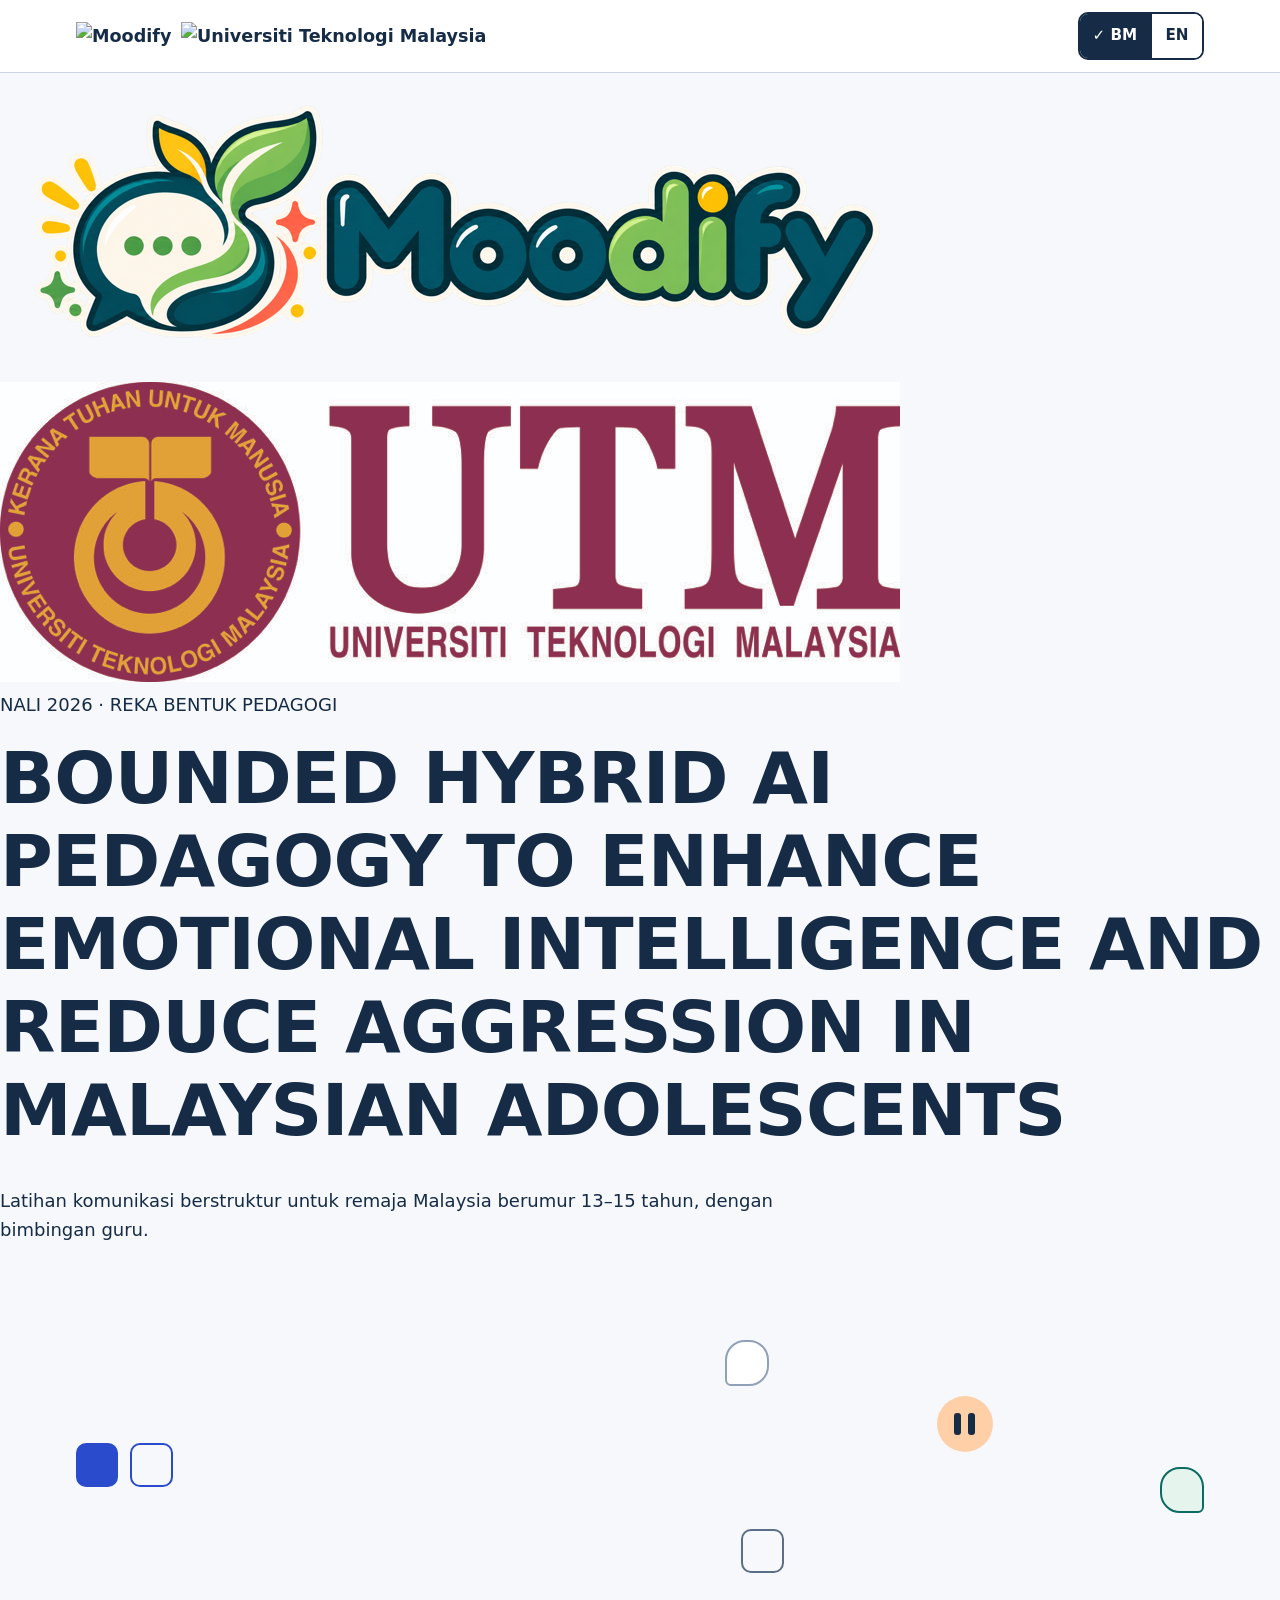
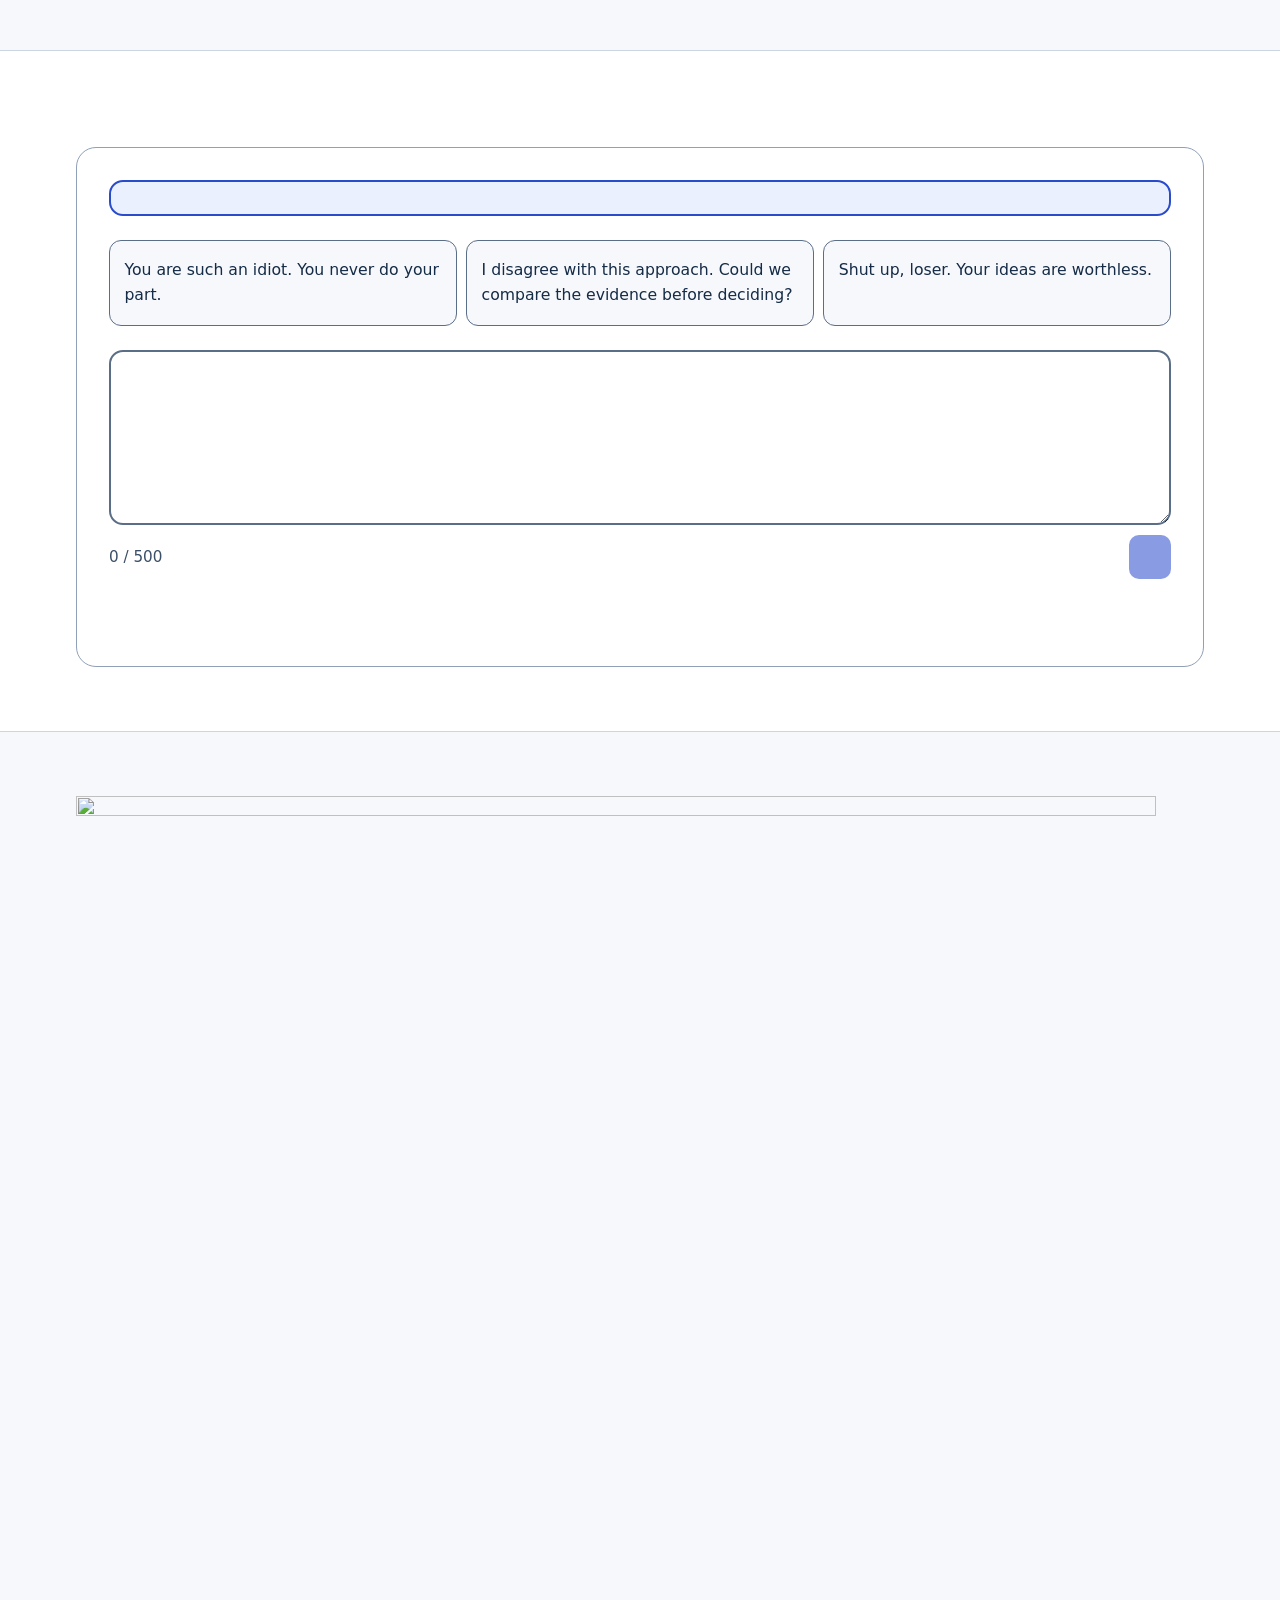
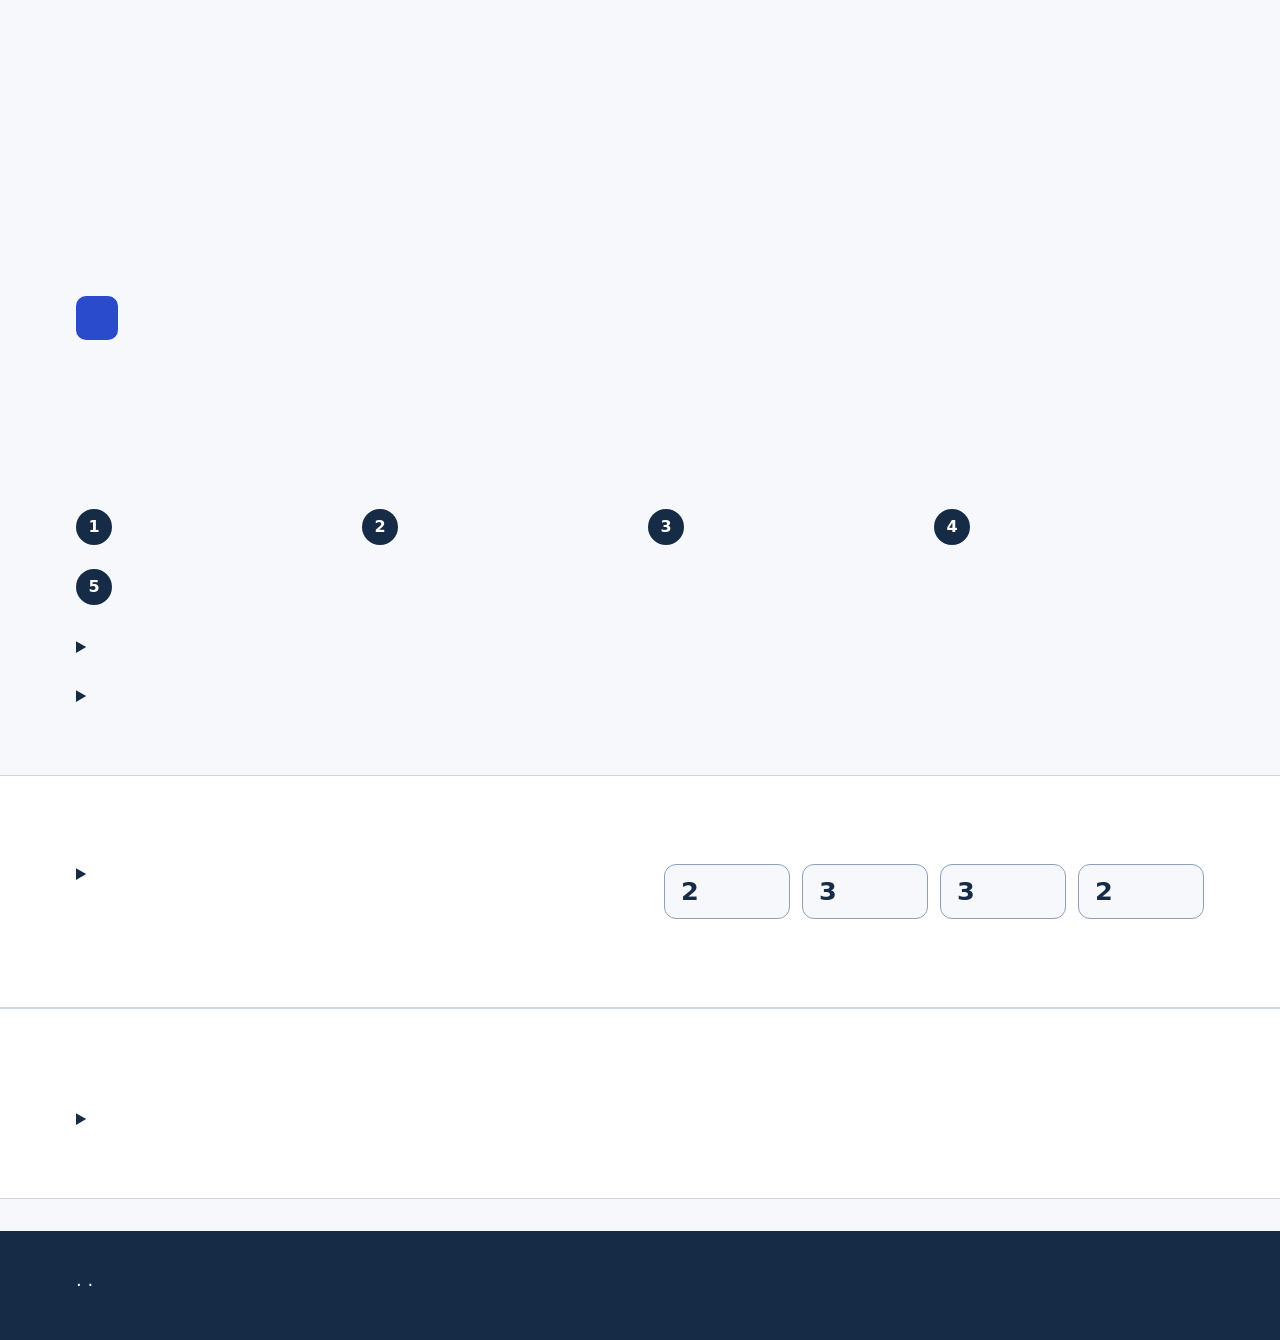
==== docs/index.html @ 3d42683f "Match BM heading sizes to English layout" ====
<!doctype html>
<html lang="ms-MY" data-title-key="meta.title">
<head>
<meta charset="utf-8">
<meta name="viewport" content="width=device-width, initial-scale=1">
<title>Moodify: berlatih menulis mesej dengan hormat</title>
<meta name="description" content="Alat latihan komunikasi untuk remaja Malaysia berumur 13–15 tahun: semak draf mesej, renungkan bagaimana ia mungkin diterima, dan tulis semula dengan perkataan anda sendiri." data-i18n-attr="content:meta.desc">
<link rel="stylesheet" href="assets/css/site.css?v=20261021-6">
<link rel="stylesheet" href="assets/css/moodify.css?v=20261021-5">
</head>
<body class="moodify-home">
<a class="skip-link" href="#try" data-i18n="skip"></a>

<header class="site-header">
  <div class="container">
    <a class="brand" href="#top"><img class="moodify-logo" src="assets/images/moodify-logo.png" alt="Moodify"><img class="utm-logo" src="assets/images/utm-logo.jpg" alt="Universiti Teknologi Malaysia"></a>
    <div class="lang-switch" role="group" data-i18n-attr="aria-label:lang.group" aria-label="Bahasa / Language">
      <button type="button" class="lang-btn" data-set-lang="ms" lang="ms" aria-label="Bahasa Melayu" aria-pressed="true"><span aria-hidden="true">BM</span></button>
      <button type="button" class="lang-btn" data-set-lang="en" lang="en" aria-label="English" aria-pressed="false"><span aria-hidden="true">EN</span></button>
    </div>
    <nav class="site-nav" data-i18n-attr="aria-label:nav.aria" aria-label="Menu utama">
      <ul>
        <li><a href="#try" data-i18n="nav.try"></a></li>
        <li><a href="#how" data-i18n="nav.how"></a></li>
        <li><a href="#educators" data-i18n="nav.educators"></a></li>
        <li><a href="#about" data-i18n="nav.about"></a></li>
        <li><a href="comic/" data-i18n="nav.comic"></a></li>
        <li><a href="presentation/" data-i18n="nav.slides"></a></li>
      </ul>
    </nav>
  </div>
</header><section class="project-intro" aria-labelledby="project-intro-title"><div class="project-intro__inner"><div class="project-intro__logos"><img src="[data-uri]" alt="Moodify"><span aria-hidden="true"></span><img src="[data-uri]" alt="Universiti Teknologi Malaysia"></div><div class="project-intro__copy"><p class="project-intro__kicker">NALI 2026 · REKA BENTUK PEDAGOGI</p><h1 id="project-intro-title">BOUNDED HYBRID AI PEDAGOGY TO ENHANCE EMOTIONAL INTELLIGENCE AND REDUCE AGGRESSION IN MALAYSIAN ADOLESCENTS</h1><p>Latihan komunikasi berstruktur untuk remaja Malaysia berumur 13–15 tahun, dengan bimbingan guru.</p></div></div></section>
<p class="visually-hidden" id="lang-live" role="status"></p>
<noscript><p class="noscript">Laman ini memerlukan JavaScript untuk penyemak dan pertukaran bahasa. / This page needs JavaScript for the checker and language switch.</p></noscript>

<main id="top">
  <section class="hero" aria-labelledby="hero-title">
    <div class="container hero__grid">
      <div>
        <p class="eyebrow" data-i18n="hero.eyebrow"></p>
        <h1 id="hero-title"><span data-i18n="hero.h1a"></span> <span class="accent" data-i18n="hero.h1b"></span></h1>
        <p class="hero__lede" data-i18n="hero.lede"></p>
        <div class="hero__actions">
          <a class="btn" href="#try" id="cta-try" data-i18n="hero.cta.try"></a>
          <a class="btn btn--secondary" href="#how" data-i18n="hero.cta.how"></a>
        </div>
        <p class="hero__context" data-i18n="hero.context"></p>
      </div>

      <figure class="exchange" aria-labelledby="exchange-cap">
        <div class="exchange__stack">
          <div class="msg msg--draft fade" id="ex-draft-box">
            <span class="msg__label" data-i18n="exchange.draftLabel"></span>
            <p id="ex-draft" data-i18n="hero.ex0.draft"></p>
          </div>
          <div class="pause" aria-hidden="true">
            <span class="pause__icon"><i></i><i></i></span>
            <span class="pause__text" data-i18n="exchange.pause"></span>
          </div>
          <div class="msg msg--revision fade" id="ex-rev-box">
            <span class="msg__label" data-i18n="exchange.revLabel"></span>
            <p id="ex-rev" data-i18n="hero.ex0.rev"></p>
          </div>
        </div>
        <figcaption class="exchange__caption" id="exchange-cap">
          <p data-i18n="exchange.caption"></p>
          <button type="button" class="btn btn--quiet" id="ex-toggle" data-i18n="exchange.toggle"></button>
        </figcaption>
      </figure>
    </div>
  </section>

  <section class="section section--surface" id="try" aria-labelledby="try-title">
    <div class="container">
      <div class="section__intro">
        <h2 id="try-title" data-i18n="try.title"></h2>
        <p data-i18n="try.intro"></p>
      </div>

      <div class="workspace">
        <p class="panel panel--info lang-notice" id="lang-notice" data-i18n="notice.lang"></p>

        <h3 id="scenarios-title" data-i18n="scen.title"></h3>
        <p class="field-hint" data-i18n="scen.hint"></p>
        <ul class="scenario-list" aria-labelledby="scenarios-title">
          <li><button type="button" class="scenario" data-text="You are such an idiot. You never do your part."><strong data-i18n="scen.1.label"></strong><span lang="en">You are such an idiot. You never do your part.</span><small class="gloss" data-i18n="scen.1.gloss" data-i18n-hide-empty></small></button></li>
          <li><button type="button" class="scenario" data-text="I disagree with this approach. Could we compare the evidence before deciding?"><strong data-i18n="scen.2.label"></strong><span lang="en">I disagree with this approach. Could we compare the evidence before deciding?</span><small class="gloss" data-i18n="scen.2.gloss" data-i18n-hide-empty></small></button></li>
          <li><button type="button" class="scenario" data-text="Shut up, loser. Your ideas are worthless."><strong data-i18n="scen.3.label"></strong><span lang="en">Shut up, loser. Your ideas are worthless.</span><small class="gloss" data-i18n="scen.3.gloss" data-i18n-hide-empty></small></button></li>
        </ul>
        <p class="field-hint" data-i18n="scen.note"></p>

        <label class="field-label" for="draft" data-i18n="draft.label"></label>
        <p class="field-hint" id="draft-hint" data-i18n="draft.hint"></p>
        <textarea id="draft" maxlength="500" rows="5" lang="en" aria-describedby="draft-hint lang-notice count draft-error" data-i18n-attr="placeholder:draft.placeholder"></textarea>
        <p class="field-error" id="draft-error" hidden></p>
        <div class="field-row">
          <span class="counter" id="count">0 / 500</span>
          <button type="button" class="btn" id="check" disabled data-i18n="check.btn"></button>
        </div>
        <p class="status" id="status" role="status"></p>
        <p class="privacy-line" data-i18n="privacy.line"></p>

        <div class="result" id="result"></div>

        <div class="reflect" id="reflect" hidden>
          <h3 data-i18n="reflect.title"></h3>
          <label class="field-label" for="reflection" data-i18n="reflect.label"></label>
          <p class="field-hint" data-i18n="reflect.hint"></p>
          <textarea id="reflection" rows="3" maxlength="1000"></textarea>
          <div class="btn-row">
            <button type="button" class="btn btn--secondary" id="write-revision" data-i18n="reflect.writeRev"></button>
            <button type="button" class="btn btn--quiet" id="reset" data-i18n="reflect.reset"></button>
          </div>

          <div id="revision-wrap" hidden>
            <label class="field-label" for="revision" style="margin-top:1.25rem" data-i18n="rev.label"></label>
            <p class="field-hint" id="revision-hint" data-i18n="rev.hint"></p>
            <textarea id="revision" maxlength="500" rows="4" lang="en" aria-describedby="revision-hint revision-count revision-error"></textarea>
            <p class="field-error" id="revision-error" hidden></p>
            <div class="field-row">
              <span class="counter" id="revision-count">0 / 500</span>
              <button type="button" class="btn" id="check-revision" data-i18n="rev.check"></button>
            </div>
            <div class="result" id="revision-result"></div>
          </div>
        </div>
      </div>
    </div>
  </section>


  <section class="comic-entry section" aria-labelledby="comic-entry-title">
    <div class="container comic-entry__grid">
      <a href="comic/" tabindex="-1" aria-hidden="true"><img src="assets/images/moodify-comic.svg" alt="" width="1080" height="1080" loading="lazy"></a>
      <div><p class="eyebrow" data-i18n="nav.comic"></p><h2 id="comic-entry-title" data-i18n="comic.title"></h2><p data-i18n="comic.lede"></p><a class="btn" href="comic/" data-i18n="comic.open"></a></div>
    </div>
  </section>

  <section class="section" id="how" aria-labelledby="how-title">
    <div class="container">
      <div class="section__intro">
        <h2 id="how-title" data-i18n="how.title"></h2>
        <p data-i18n="how.intro"></p>
      </div>





      <ol class="steps">
        <li><h3 data-i18n="step.1.t"></h3><p data-i18n="step.1.d"></p></li>
        <li><h3 data-i18n="step.2.t"></h3><p data-i18n="step.2.d"></p></li>
        <li><h3 data-i18n="step.3.t"></h3><p data-i18n="step.3.d"></p></li>
        <li><h3 data-i18n="step.4.t"></h3><p data-i18n="step.4.d"></p></li>
        <li><h3 data-i18n="step.5.t"></h3><p data-i18n="step.5.d"></p></li>
      </ol>

      <details class="read-more"><summary data-i18n="layout.learning.more"></summary>
      <p class="diagram-caption text-equivalent" data-i18n="how.caption"></p>

      <h3 style="margin-top:2.5rem" data-i18n="skills.title"></h3>
      <ul class="skills">
        <li data-i18n="skill.1"></li>
        <li data-i18n="skill.2"></li>
        <li data-i18n="skill.3"></li>
        <li data-i18n="skill.4"></li>
        <li data-i18n="skill.5"></li>
      </ul>
      <p class="text-equivalent" style="margin-top:1rem" data-i18n="skills.note"></p>

      </details>
      <details class="read-more"><summary data-i18n="example.title"></summary>
      <h3 style="margin-top:2.5rem" data-i18n="example.title"></h3>
      <p data-i18n="example.intro"></p>
      <div class="example">
        <div class="example__box">
          <p class="example__label" data-i18n="example.draftLabel"></p>
          <p class="example__quote" lang="en">&ldquo;You are such an idiot. You never do your part.&rdquo;</p>
          <p class="gloss gloss--block" data-i18n="example.draftGloss" data-i18n-hide-empty></p>
          <p style="margin:0" data-i18n="example.draftNote"></p>
        </div>
        <div class="example__box example__box--rev">
          <p class="example__label" data-i18n="example.revLabel"></p>
          <p class="example__quote" lang="en">&ldquo;<mark>I'm frustrated<sup>A</sup></mark> that <mark>the slides aren't ready<sup>B</sup></mark> because our deadline is tomorrow. <mark>Can you send your section by 6 pm, or tell us what help you need?<sup>C</sup></mark>&rdquo;</p>
          <p class="gloss gloss--block" data-i18n="example.revGloss" data-i18n-hide-empty></p>
          <ol class="notes" type="A">
            <li data-i18n="example.note.a"></li>
            <li data-i18n="example.note.b"></li>
            <li data-i18n="example.note.c"></li>
          </ol>
        </div>
      </div>
      </details>
    </div>
  </section>

  <section class="section section--surface" id="educators" aria-labelledby="edu-title">
    <div class="container two-col">
      <div>
        <h2 id="edu-title" data-i18n="edu.title"></h2>
        <p data-i18n="edu.p1"></p>
        <p data-i18n="edu.p2"></p>
        <details class="read-more"><summary data-i18n="edu.prompts"></summary>
        <h3 data-i18n="edu.prompts"></h3>
        <ul class="limits">
          <li data-i18n="edu.q1"></li>
          <li data-i18n="edu.q2"></li>
          <li data-i18n="edu.q3"></li>
          <li data-i18n="edu.q4"></li>
        </ul>
        </details>
      </div>
      <div>
        <h3 data-i18n="act.title"></h3>
        <ol class="activity">
          <li><b>2 <span data-i18n="act.min"></span></b><span data-i18n="act.1"></span></li>
          <li><b>3 <span data-i18n="act.min"></span></b><span data-i18n="act.2"></span></li>
          <li><b>3 <span data-i18n="act.min"></span></b><span data-i18n="act.3"></span></li>
          <li><b>2 <span data-i18n="act.min"></span></b><span data-i18n="act.4"></span></li>
        </ol>
        <p class="text-equivalent" data-i18n="act.note"></p>
      </div>
    </div>
  </section>

  <section class="section" id="evidence" aria-labelledby="evidence-title" hidden style="display: none;">
    <div class="container">
      <div class="section__intro">
        <h2 id="evidence-title" data-i18n="evid.title"></h2>
        <p data-i18n="evid.intro"></p>
      </div>
      <div class="two-col">
        <div>
          <div class="table-wrap">
            <table>
              <caption data-i18n="evid.caption"></caption>
              <tbody>
                <tr><th scope="row" data-i18n="evid.r1"></th><td>97,320</td></tr>
                <tr><th scope="row" data-i18n="evid.r2"></th><td>0.60</td></tr>
                <tr><th scope="row" data-i18n="evid.r3"></th><td>0.53</td></tr>
                <tr><th scope="row" data-i18n="evid.r4"></th><td data-i18n="evid.r4v"></td></tr>
                <tr><th scope="row" data-i18n="evid.r5"></th><td data-i18n="evid.r5v"></td></tr>
              </tbody>
            </table>
          </div>
          <p class="text-equivalent" style="margin-top:.75rem" data-i18n="evid.explain"></p>
          <details>
            <summary data-i18n="evid.tech.summary"></summary>
            <p class="text-equivalent" data-i18n="evid.tech.body"></p>
          </details>
        </div>
        <div>
          <div class="not-measured">
            <h3 data-i18n="evid.nm.title"></h3>
            <p data-i18n="evid.nm.body"></p>
          </div>
          <h3 style="margin-top:1.5rem" data-i18n="limits.title"></h3>
          <ul class="limits">
            <li data-i18n="limit.1"></li>
            <li data-i18n="limit.2"></li>
            <li data-i18n="limit.3"></li>
            <li data-i18n="limit.4"></li>
            <li data-i18n="limit.5"></li>
            <li data-i18n="limit.6"></li>
          </ul>
        </div>
      </div>
    </div>
  </section>

  <section class="section section--surface" id="about" aria-labelledby="about-title">
    <div class="container">
      <div class="section__intro">
        <h2 id="about-title" data-i18n="about.title"></h2>
        <p data-i18n="about.intro"></p>
      </div>

      <p data-i18n="layout.limits"></p>
      <p class="privacy-summary" data-i18n="layout.privacy.short"></p>
      <details class="read-more"><summary data-i18n="layout.privacy.more"></summary>
      <h3 data-i18n="about.flow"></h3>
      <figure class="diagram diagram--wide" data-lang-block="ms">
        <!-- diagram:system-architecture.ms.svg -->
<svg xmlns="http://www.w3.org/2000/svg" viewBox="0 0 1200 640" role="img" lang="ms-MY" aria-labelledby="sa-ms-t sa-ms-d" font-family='Manrope, "Avenir Next", "Segoe UI", system-ui, -apple-system, Arial, sans-serif'>
<title id="sa-ms-t">Seni bina sistem semasa dan sempadan data</title>
<desc id="sa-ms-d">GitHub Pages menghantar laman web, detector.js dan model.json ke pelayar pelajar; muat turun ini bukan muat naik draf. Dalam pelayar, draf bahasa Inggeris sehingga 500 aksara disemak secara setempat oleh pengelas TF-IDF dan regresi logistik, yang menghasilkan maklum balas dan petua setempat. Hanya jika pelajar meminta bimbingan bagi draf yang ditandakan, draf yang disemak dan kategorinya dihantar ke Cloudflare Worker, yang mengesahkan permintaan dan merahsiakan kunci API, kemudian memanggil OpenRouter dan penyedia model bahasa yang dikonfigurasikan. Cadangan kembali ke pelayar dan pelajar menulis versi baharunya sendiri, dengan semakan semula setempat yang dipilih.</desc>
<defs>
<marker id="sa-ms-m" viewBox="0 0 10 10" refX="9" refY="5" markerWidth="8" markerHeight="8" orient="auto-start-reverse"><path d="M0 0 L10 5 L0 10 z" fill="#152B46"/></marker>
<marker id="sa-ms-ms" viewBox="0 0 10 10" refX="1" refY="5" markerWidth="8" markerHeight="8" orient="auto"><path d="M10 0 L0 5 L10 10 z" fill="#152B46"/></marker>
</defs>
<rect x="24" y="14" width="440" height="84" rx="14" fill="#FFFFFF" stroke="#152B46" stroke-width="2.5"/><text x="244" y="51.75" text-anchor="middle" font-size="24" font-weight="800" fill="#152B46"><tspan x="244" dy="0">GitHub Pages</tspan></text><text x="244" y="83.75" text-anchor="middle" font-size="18" font-weight="500" fill="#3B4F68"><tspan x="244" dy="0">Laman web, detector.js, model.json</tspan></text><path d="M244 98 V142" fill="none" stroke="#152B46" stroke-width="2.5" marker-end="url(#sa-ms-m)"/><text x="256" y="128" text-anchor="start" font-size="16" font-weight="600" fill="#3B4F68"><tspan x="256" dy="0">Fail statik dimuat turun; bukan muat naik draf</tspan></text><rect x="24" y="146" width="600" height="468" rx="18" fill="#E6F4EE" stroke="#0B6B63" stroke-width="2.5" stroke-dasharray="10 7"/><text x="44" y="178" text-anchor="start" font-size="19" font-weight="800" fill="#0B6B63"><tspan x="44" dy="0">Pelayar pelajar: pemprosesan setempat</tspan></text><rect x="44" y="200" width="170" height="96" rx="14" fill="#FFFFFF" stroke="#152B46" stroke-width="2.5"/><text x="129" y="231.25" text-anchor="middle" font-size="19" font-weight="800" fill="#152B46"><tspan x="129" dy="0">Draf bahasa</tspan><tspan x="129" dy="23.75">Inggeris</tspan></text><text x="129" y="280.75" text-anchor="middle" font-size="16" font-weight="500" fill="#3B4F68"><tspan x="129" dy="0">Hingga 500 aksara</tspan></text><rect x="244" y="200" width="190" height="96" rx="14" fill="#FFFFFF" stroke="#152B46" stroke-width="2.5"/><text x="339" y="221.25" text-anchor="middle" font-size="19" font-weight="800" fill="#152B46"><tspan x="339" dy="0">Pengelas</tspan><tspan x="339" dy="23.75">setempat</tspan></text><text x="339" y="270.75" text-anchor="middle" font-size="16" font-weight="500" fill="#3B4F68"><tspan x="339" dy="0">TF-IDF +</tspan><tspan x="339" dy="20">regresi logistik</tspan></text><rect x="464" y="200" width="140" height="96" rx="14" fill="#FFFFFF" stroke="#152B46" stroke-width="2.5"/><text x="534" y="233.125" text-anchor="middle" font-size="19" font-weight="800" fill="#152B46"><tspan x="534" dy="0">Maklum balas</tspan></text><text x="534" y="258.875" text-anchor="middle" font-size="16" font-weight="500" fill="#3B4F68"><tspan x="534" dy="0">dan petua</tspan><tspan x="534" dy="20">setempat</tspan></text><path d="M214 248 H240" fill="none" stroke="#152B46" stroke-width="2.5" marker-end="url(#sa-ms-m)"/><path d="M434 248 H460" fill="none" stroke="#152B46" stroke-width="2.5" marker-end="url(#sa-ms-m)"/><rect x="332" y="350" width="272" height="96" rx="14" fill="#FFFFFF" stroke="#294BCC" stroke-width="2.5"/><text x="468" y="383.125" text-anchor="middle" font-size="19" font-weight="800" fill="#152B46"><tspan x="468" dy="0">Minta bimbingan?</tspan></text><text x="468" y="408.875" text-anchor="middle" font-size="16" font-weight="500" fill="#3B4F68"><tspan x="468" dy="0">Pelajar memilih, hanya</tspan><tspan x="468" dy="20">untuk draf ditandakan</tspan></text><path d="M534 296 V346" fill="none" stroke="#152B46" stroke-width="2.5" marker-end="url(#sa-ms-m)"/><rect x="44" y="496" width="306" height="98" rx="14" fill="#FFFFFF" stroke="#0B6B63" stroke-width="2.5"/><text x="197" y="539.5" text-anchor="middle" font-size="19" font-weight="800" fill="#152B46"><tspan x="197" dy="0">Semak cadangan</tspan></text><text x="197" y="565.25" text-anchor="middle" font-size="17" font-weight="500" fill="#3B4F68"><tspan x="197" dy="0">Tulis versi anda sendiri</tspan></text><path d="M352 446 L290 492" fill="none" stroke="#152B46" stroke-width="2.5" marker-end="url(#sa-ms-m)"/><text x="116" y="470" text-anchor="start" font-size="16" font-weight="600" fill="#3B4F68"><tspan x="116" dy="0">Tiada permintaan luar</tspan></text><path d="M104 496 V330 H339 V300" fill="none" stroke="#152B46" stroke-width="2.5" stroke-dasharray="8 6" marker-end="url(#sa-ms-m)"/><text x="44" y="322" text-anchor="start" font-size="14" font-weight="600" fill="#3B4F68"><tspan x="44" dy="0">Semakan semula setempat (pilihan)</tspan></text><rect x="830" y="146" width="346" height="468" rx="18" fill="#EAF0FD" stroke="#294BCC" stroke-width="2.5" stroke-dasharray="10 7"/><text x="1003" y="178" text-anchor="middle" font-size="18" font-weight="800" fill="#294BCC"><tspan x="1003" dy="0">Perkhidmatan luar:</tspan><tspan x="1003" dy="22.5">hanya untuk bimbingan yang diminta</tspan></text><rect x="850" y="236" width="306" height="108" rx="14" fill="#FFFFFF" stroke="#152B46" stroke-width="2.5"/><text x="1003" y="275.125" text-anchor="middle" font-size="19" font-weight="800" fill="#152B46"><tspan x="1003" dy="0">Cloudflare Worker</tspan></text><text x="1003" y="300.875" text-anchor="middle" font-size="16" font-weight="500" fill="#3B4F68"><tspan x="1003" dy="0">Mengesahkan permintaan;</tspan><tspan x="1003" dy="20">merahsiakan kunci API</tspan></text><rect x="850" y="384" width="306" height="70" rx="14" fill="#FFFFFF" stroke="#152B46" stroke-width="2.5"/><text x="1003" y="426.125" text-anchor="middle" font-size="19" font-weight="800" fill="#152B46"><tspan x="1003" dy="0">OpenRouter</tspan></text><rect x="850" y="494" width="306" height="100" rx="14" fill="#FFFFFF" stroke="#152B46" stroke-width="2.5"/><text x="1003" y="538.75" text-anchor="middle" font-size="18" font-weight="800" fill="#152B46"><tspan x="1003" dy="0">Penyedia model bahasa</tspan></text><text x="1003" y="563.25" text-anchor="middle" font-size="16" font-weight="500" fill="#3B4F68"><tspan x="1003" dy="0">Model yang dikonfigurasikan</tspan></text><path d="M1003 344 V380" fill="none" stroke="#152B46" stroke-width="2.5" marker-end="url(#sa-ms-m)" marker-start="url(#sa-ms-ms)"/><path d="M1003 454 V490" fill="none" stroke="#152B46" stroke-width="2.5" marker-end="url(#sa-ms-m)" marker-start="url(#sa-ms-ms)"/><path d="M604 398 H700 V286 H846" fill="none" stroke="#294BCC" stroke-width="2.5" stroke-dasharray="8 6" marker-end="url(#sa-ms-m)"/><text x="708" y="224" text-anchor="start" font-size="16" font-weight="700" fill="#294BCC"><tspan x="708" dy="0">Ya: draf</tspan><tspan x="708" dy="20">disemak dan</tspan><tspan x="708" dy="20">kategorinya</tspan></text><path d="M850 332 H780 V545 H354" fill="none" stroke="#294BCC" stroke-width="2.5" stroke-dasharray="8 6" marker-end="url(#sa-ms-m)"/><text x="372" y="570" text-anchor="start" font-size="16" font-weight="700" fill="#294BCC"><tspan x="372" dy="0">Cadangan kembali:</tspan><tspan x="372" dy="20">perasaan atau keperluan,</tspan><tspan x="372" dy="20">kesan, petua, pembuka ayat</tspan></text>
</svg>
<!-- /diagram:system-architecture.ms.svg -->
      </figure>
      <figure class="diagram diagram--wide" data-lang-block="en">
        <!-- diagram:system-architecture.en.svg -->
<svg xmlns="http://www.w3.org/2000/svg" viewBox="0 0 1200 640" role="img" lang="en" aria-labelledby="sa-en-t sa-en-d" font-family='Manrope, "Avenir Next", "Segoe UI", system-ui, -apple-system, Arial, sans-serif'>
<title id="sa-en-t">Current system architecture and data boundaries</title>
<desc id="sa-en-d">GitHub Pages serves the website, detector.js and model.json to the student's browser; these downloads are not a draft upload. Inside the browser, an English draft up to 500 characters is checked locally by a TF-IDF and logistic regression classifier, which produces feedback and local tips. Only if the student requests coaching for a flagged draft is the checked draft and its band sent to a Cloudflare Worker, which validates the request and keeps the API key secret, then calls OpenRouter and the configured language-model provider. Suggestions return to the browser and the student writes their own revision, with an optional local recheck.</desc>
<defs>
<marker id="sa-en-m" viewBox="0 0 10 10" refX="9" refY="5" markerWidth="8" markerHeight="8" orient="auto-start-reverse"><path d="M0 0 L10 5 L0 10 z" fill="#152B46"/></marker>
<marker id="sa-en-ms" viewBox="0 0 10 10" refX="1" refY="5" markerWidth="8" markerHeight="8" orient="auto"><path d="M10 0 L0 5 L10 10 z" fill="#152B46"/></marker>
</defs>
<rect x="24" y="14" width="440" height="84" rx="14" fill="#FFFFFF" stroke="#152B46" stroke-width="2.5"/><text x="244" y="51.75" text-anchor="middle" font-size="24" font-weight="800" fill="#152B46"><tspan x="244" dy="0">GitHub Pages</tspan></text><text x="244" y="83.75" text-anchor="middle" font-size="18" font-weight="500" fill="#3B4F68"><tspan x="244" dy="0">Website, detector.js, model.json</tspan></text><path d="M244 98 V142" fill="none" stroke="#152B46" stroke-width="2.5" marker-end="url(#sa-en-m)"/><text x="256" y="128" text-anchor="start" font-size="16" font-weight="600" fill="#3B4F68"><tspan x="256" dy="0">Static files downloaded; not a draft upload</tspan></text><rect x="24" y="146" width="600" height="468" rx="18" fill="#E6F4EE" stroke="#0B6B63" stroke-width="2.5" stroke-dasharray="10 7"/><text x="44" y="178" text-anchor="start" font-size="19" font-weight="800" fill="#0B6B63"><tspan x="44" dy="0">Student's browser: local processing</tspan></text><rect x="44" y="200" width="170" height="96" rx="14" fill="#FFFFFF" stroke="#152B46" stroke-width="2.5"/><text x="129" y="233.875" text-anchor="middle" font-size="21" font-weight="800" fill="#152B46"><tspan x="129" dy="0">English draft</tspan></text><text x="129" y="262.125" text-anchor="middle" font-size="16" font-weight="500" fill="#3B4F68"><tspan x="129" dy="0">Up to 500</tspan><tspan x="129" dy="20">characters</tspan></text><rect x="244" y="200" width="190" height="96" rx="14" fill="#FFFFFF" stroke="#152B46" stroke-width="2.5"/><text x="339" y="233.875" text-anchor="middle" font-size="21" font-weight="800" fill="#152B46"><tspan x="339" dy="0">Local classifier</tspan></text><text x="339" y="262.125" text-anchor="middle" font-size="16" font-weight="500" fill="#3B4F68"><tspan x="339" dy="0">TF-IDF +</tspan><tspan x="339" dy="20">logistic regression</tspan></text><rect x="464" y="200" width="140" height="96" rx="14" fill="#FFFFFF" stroke="#152B46" stroke-width="2.5"/><text x="534" y="243.875" text-anchor="middle" font-size="21" font-weight="800" fill="#152B46"><tspan x="534" dy="0">Feedback</tspan></text><text x="534" y="272.125" text-anchor="middle" font-size="16" font-weight="500" fill="#3B4F68"><tspan x="534" dy="0">and local tips</tspan></text><path d="M214 248 H240" fill="none" stroke="#152B46" stroke-width="2.5" marker-end="url(#sa-en-m)"/><path d="M434 248 H460" fill="none" stroke="#152B46" stroke-width="2.5" marker-end="url(#sa-en-m)"/><rect x="332" y="350" width="272" height="96" rx="14" fill="#FFFFFF" stroke="#294BCC" stroke-width="2.5"/><text x="468" y="383.875" text-anchor="middle" font-size="21" font-weight="800" fill="#152B46"><tspan x="468" dy="0">Coaching request?</tspan></text><text x="468" y="412.125" text-anchor="middle" font-size="16" font-weight="500" fill="#3B4F68"><tspan x="468" dy="0">Student chooses, for a</tspan><tspan x="468" dy="20">flagged draft only</tspan></text><path d="M534 296 V346" fill="none" stroke="#152B46" stroke-width="2.5" marker-end="url(#sa-en-m)"/><rect x="44" y="496" width="306" height="98" rx="14" fill="#FFFFFF" stroke="#0B6B63" stroke-width="2.5"/><text x="197" y="540.25" text-anchor="middle" font-size="21" font-weight="800" fill="#152B46"><tspan x="197" dy="0">Review suggestions</tspan></text><text x="197" y="568.5" text-anchor="middle" font-size="17" font-weight="500" fill="#3B4F68"><tspan x="197" dy="0">Write your own revision</tspan></text><path d="M352 446 L290 492" fill="none" stroke="#152B46" stroke-width="2.5" marker-end="url(#sa-en-m)"/><text x="116" y="470" text-anchor="start" font-size="16" font-weight="600" fill="#3B4F68"><tspan x="116" dy="0">No external request</tspan></text><path d="M104 496 V330 H339 V300" fill="none" stroke="#152B46" stroke-width="2.5" stroke-dasharray="8 6" marker-end="url(#sa-en-m)"/><text x="44" y="322" text-anchor="start" font-size="14" font-weight="600" fill="#3B4F68"><tspan x="44" dy="0">Optional local recheck</tspan></text><rect x="830" y="146" width="346" height="468" rx="18" fill="#EAF0FD" stroke="#294BCC" stroke-width="2.5" stroke-dasharray="10 7"/><text x="1003" y="178" text-anchor="middle" font-size="18" font-weight="800" fill="#294BCC"><tspan x="1003" dy="0">External services:</tspan><tspan x="1003" dy="22.5">only for requested coaching</tspan></text><rect x="850" y="236" width="306" height="108" rx="14" fill="#FFFFFF" stroke="#152B46" stroke-width="2.5"/><text x="1003" y="275.875" text-anchor="middle" font-size="21" font-weight="800" fill="#152B46"><tspan x="1003" dy="0">Cloudflare Worker</tspan></text><text x="1003" y="304.125" text-anchor="middle" font-size="16" font-weight="500" fill="#3B4F68"><tspan x="1003" dy="0">Validates request;</tspan><tspan x="1003" dy="20">keeps API key secret</tspan></text><rect x="850" y="384" width="306" height="70" rx="14" fill="#FFFFFF" stroke="#152B46" stroke-width="2.5"/><text x="1003" y="426.875" text-anchor="middle" font-size="21" font-weight="800" fill="#152B46"><tspan x="1003" dy="0">OpenRouter</tspan></text><rect x="850" y="494" width="306" height="100" rx="14" fill="#FFFFFF" stroke="#152B46" stroke-width="2.5"/><text x="1003" y="539.5" text-anchor="middle" font-size="20" font-weight="800" fill="#152B46"><tspan x="1003" dy="0">Language-model provider</tspan></text><text x="1003" y="566.5" text-anchor="middle" font-size="16" font-weight="500" fill="#3B4F68"><tspan x="1003" dy="0">Configured model</tspan></text><path d="M1003 344 V380" fill="none" stroke="#152B46" stroke-width="2.5" marker-end="url(#sa-en-m)" marker-start="url(#sa-en-ms)"/><path d="M1003 454 V490" fill="none" stroke="#152B46" stroke-width="2.5" marker-end="url(#sa-en-m)" marker-start="url(#sa-en-ms)"/><path d="M604 398 H700 V286 H846" fill="none" stroke="#294BCC" stroke-width="2.5" stroke-dasharray="8 6" marker-end="url(#sa-en-m)"/><text x="708" y="224" text-anchor="start" font-size="16" font-weight="700" fill="#294BCC"><tspan x="708" dy="0">Yes: checked draft</tspan><tspan x="708" dy="20">and its band</tspan></text><path d="M850 332 H780 V545 H354" fill="none" stroke="#294BCC" stroke-width="2.5" stroke-dasharray="8 6" marker-end="url(#sa-en-m)"/><text x="372" y="570" text-anchor="start" font-size="16" font-weight="700" fill="#294BCC"><tspan x="372" dy="0">Suggestions return:</tspan><tspan x="372" dy="20">feeling or need, impact,</tspan><tspan x="372" dy="20">tip, sentence starter</tspan></text>
</svg>
<!-- /diagram:system-architecture.en.svg -->
      </figure>
      <figure class="diagram diagram--tall" data-lang-block="ms">
        <!-- diagram:system-architecture-mobile.ms.svg -->
<svg xmlns="http://www.w3.org/2000/svg" viewBox="0 0 420 1130" role="img" lang="ms-MY" aria-labelledby="sam-ms-t sam-ms-d" font-family='Manrope, "Avenir Next", "Segoe UI", system-ui, -apple-system, Arial, sans-serif'>
<title id="sam-ms-t">Seni bina sistem semasa dan sempadan data</title>
<desc id="sam-ms-d">GitHub Pages menghantar laman web, detector.js dan model.json ke pelayar pelajar; muat turun ini bukan muat naik draf. Dalam pelayar, draf bahasa Inggeris sehingga 500 aksara disemak secara setempat oleh pengelas TF-IDF dan regresi logistik, yang menghasilkan maklum balas dan petua setempat. Hanya jika pelajar meminta bimbingan bagi draf yang ditandakan, draf yang disemak dan kategorinya dihantar ke Cloudflare Worker, yang mengesahkan permintaan dan merahsiakan kunci API, kemudian memanggil OpenRouter dan penyedia model bahasa yang dikonfigurasikan. Cadangan kembali ke pelayar dan pelajar menulis versi baharunya sendiri, dengan semakan semula setempat yang dipilih.</desc>
<defs>
<marker id="sam-ms-m" viewBox="0 0 10 10" refX="9" refY="5" markerWidth="8" markerHeight="8" orient="auto-start-reverse"><path d="M0 0 L10 5 L0 10 z" fill="#152B46"/></marker>
<marker id="sam-ms-ms" viewBox="0 0 10 10" refX="1" refY="5" markerWidth="8" markerHeight="8" orient="auto"><path d="M10 0 L0 5 L10 10 z" fill="#152B46"/></marker>
</defs>
<rect x="30" y="14" width="360" height="78" rx="14" fill="#FFFFFF" stroke="#152B46" stroke-width="2.5"/><text x="210" y="48.875" text-anchor="middle" font-size="21" font-weight="800" fill="#152B46"><tspan x="210" dy="0">GitHub Pages</tspan></text><text x="210" y="77.125" text-anchor="middle" font-size="16" font-weight="500" fill="#3B4F68"><tspan x="210" dy="0">Laman web, detector.js, model.json</tspan></text><path d="M210 92 V132" fill="none" stroke="#152B46" stroke-width="2.5" marker-end="url(#sam-ms-m)"/><text x="220" y="118" text-anchor="start" font-size="14" font-weight="600" fill="#3B4F68"><tspan x="220" dy="0">Fail statik, bukan draf</tspan></text><rect x="14" y="136" width="392" height="470" rx="16" fill="#E6F4EE" stroke="#0B6B63" stroke-width="2.5" stroke-dasharray="10 7"/><text x="30" y="166" text-anchor="start" font-size="16" font-weight="800" fill="#0B6B63"><tspan x="30" dy="0">Pelayar pelajar: pemprosesan setempat</tspan></text><rect x="40" y="184" width="340" height="70" rx="14" fill="#FFFFFF" stroke="#152B46" stroke-width="2.5"/><text x="210" y="215.125" text-anchor="middle" font-size="20" font-weight="800" fill="#152B46"><tspan x="210" dy="0">Draf bahasa Inggeris</tspan></text><text x="210" y="242.125" text-anchor="middle" font-size="15" font-weight="500" fill="#3B4F68"><tspan x="210" dy="0">Hingga 500 aksara</tspan></text><path d="M210 254 V286" fill="none" stroke="#152B46" stroke-width="2.5" marker-end="url(#sam-ms-m)"/><rect x="40" y="290" width="340" height="80" rx="14" fill="#FFFFFF" stroke="#152B46" stroke-width="2.5"/><text x="210" y="326.125" text-anchor="middle" font-size="20" font-weight="800" fill="#152B46"><tspan x="210" dy="0">Pengelas setempat</tspan></text><text x="210" y="353.125" text-anchor="middle" font-size="15" font-weight="500" fill="#3B4F68"><tspan x="210" dy="0">TF-IDF + regresi logistik</tspan></text><path d="M210 370 V402" fill="none" stroke="#152B46" stroke-width="2.5" marker-end="url(#sam-ms-m)"/><rect x="40" y="406" width="340" height="70" rx="14" fill="#FFFFFF" stroke="#152B46" stroke-width="2.5"/><text x="210" y="447.375" text-anchor="middle" font-size="17" font-weight="800" fill="#152B46"><tspan x="210" dy="0">Maklum balas dan petua setempat</tspan></text><path d="M210 476 V506" fill="none" stroke="#152B46" stroke-width="2.5" marker-end="url(#sam-ms-m)"/><rect x="40" y="510" width="340" height="80" rx="14" fill="#FFFFFF" stroke="#294BCC" stroke-width="2.5"/><text x="210" y="546.125" text-anchor="middle" font-size="20" font-weight="800" fill="#152B46"><tspan x="210" dy="0">Minta bimbingan?</tspan></text><text x="210" y="573.125" text-anchor="middle" font-size="15" font-weight="500" fill="#3B4F68"><tspan x="210" dy="0">Pelajar memilih, draf ditandakan sahaja</tspan></text><path d="M210 590 V640" fill="none" stroke="#294BCC" stroke-width="2.5" stroke-dasharray="8 6" marker-end="url(#sam-ms-m)"/><text x="222" y="622" text-anchor="start" font-size="14" font-weight="700" fill="#294BCC"><tspan x="222" dy="0">Ya: draf disemak + kategori</tspan></text><rect x="14" y="644" width="392" height="338" rx="16" fill="#EAF0FD" stroke="#294BCC" stroke-width="2.5" stroke-dasharray="10 7"/><text x="30" y="668" text-anchor="start" font-size="14" font-weight="800" fill="#294BCC"><tspan x="30" dy="0">Perkhidmatan luar:</tspan><tspan x="30" dy="17.5">hanya untuk bimbingan yang diminta</tspan></text><rect x="40" y="698" width="340" height="80" rx="14" fill="#FFFFFF" stroke="#152B46" stroke-width="2.5"/><text x="210" y="734.125" text-anchor="middle" font-size="20" font-weight="800" fill="#152B46"><tspan x="210" dy="0">Cloudflare Worker</tspan></text><text x="210" y="761.125" text-anchor="middle" font-size="15" font-weight="500" fill="#3B4F68"><tspan x="210" dy="0">Mengesahkan; merahsiakan kunci API</tspan></text><path d="M210 778 V806" fill="none" stroke="#152B46" stroke-width="2.5" marker-end="url(#sam-ms-m)" marker-start="url(#sam-ms-ms)"/><rect x="40" y="810" width="340" height="56" rx="14" fill="#FFFFFF" stroke="#152B46" stroke-width="2.5"/><text x="210" y="845.5" text-anchor="middle" font-size="20" font-weight="800" fill="#152B46"><tspan x="210" dy="0">OpenRouter</tspan></text><path d="M210 866 V892" fill="none" stroke="#152B46" stroke-width="2.5" marker-end="url(#sam-ms-m)" marker-start="url(#sam-ms-ms)"/><rect x="40" y="896" width="340" height="70" rx="14" fill="#FFFFFF" stroke="#152B46" stroke-width="2.5"/><text x="210" y="926.75" text-anchor="middle" font-size="19" font-weight="800" fill="#152B46"><tspan x="210" dy="0">Penyedia model bahasa</tspan></text><text x="210" y="952.5" text-anchor="middle" font-size="15" font-weight="500" fill="#3B4F68"><tspan x="210" dy="0">Model yang dikonfigurasikan</tspan></text><path d="M210 982 V1020" fill="none" stroke="#294BCC" stroke-width="2.5" stroke-dasharray="8 6" marker-end="url(#sam-ms-m)"/><text x="222" y="1008" text-anchor="start" font-size="14" font-weight="700" fill="#294BCC"><tspan x="222" dy="0">Cadangan kembali</tspan></text><rect x="30" y="1024" width="360" height="84" rx="14" fill="#FFFFFF" stroke="#0B6B63" stroke-width="2.5"/><text x="210" y="1062.75" text-anchor="middle" font-size="20" font-weight="800" fill="#152B46"><tspan x="210" dy="0">Semak cadangan</tspan></text><text x="210" y="1089.75" text-anchor="middle" font-size="14" font-weight="500" fill="#3B4F68"><tspan x="210" dy="0">Tulis versi anda; semakan semula setempat pilihan</tspan></text>
</svg>
<!-- /diagram:system-architecture-mobile.ms.svg -->
      </figure>
      <figure class="diagram diagram--tall" data-lang-block="en">
        <!-- diagram:system-architecture-mobile.en.svg -->
<svg xmlns="http://www.w3.org/2000/svg" viewBox="0 0 420 1130" role="img" lang="en" aria-labelledby="sam-en-t sam-en-d" font-family='Manrope, "Avenir Next", "Segoe UI", system-ui, -apple-system, Arial, sans-serif'>
<title id="sam-en-t">Current system architecture and data boundaries</title>
<desc id="sam-en-d">GitHub Pages serves the website, detector.js and model.json to the student's browser; these downloads are not a draft upload. Inside the browser, an English draft up to 500 characters is checked locally by a TF-IDF and logistic regression classifier, which produces feedback and local tips. Only if the student requests coaching for a flagged draft is the checked draft and its band sent to a Cloudflare Worker, which validates the request and keeps the API key secret, then calls OpenRouter and the configured language-model provider. Suggestions return to the browser and the student writes their own revision, with an optional local recheck.</desc>
<defs>
<marker id="sam-en-m" viewBox="0 0 10 10" refX="9" refY="5" markerWidth="8" markerHeight="8" orient="auto-start-reverse"><path d="M0 0 L10 5 L0 10 z" fill="#152B46"/></marker>
<marker id="sam-en-ms" viewBox="0 0 10 10" refX="1" refY="5" markerWidth="8" markerHeight="8" orient="auto"><path d="M10 0 L0 5 L10 10 z" fill="#152B46"/></marker>
</defs>
<rect x="30" y="14" width="360" height="78" rx="14" fill="#FFFFFF" stroke="#152B46" stroke-width="2.5"/><text x="210" y="48.875" text-anchor="middle" font-size="21" font-weight="800" fill="#152B46"><tspan x="210" dy="0">GitHub Pages</tspan></text><text x="210" y="77.125" text-anchor="middle" font-size="16" font-weight="500" fill="#3B4F68"><tspan x="210" dy="0">Website, detector.js, model.json</tspan></text><path d="M210 92 V132" fill="none" stroke="#152B46" stroke-width="2.5" marker-end="url(#sam-en-m)"/><text x="220" y="118" text-anchor="start" font-size="14" font-weight="600" fill="#3B4F68"><tspan x="220" dy="0">Static files; not a draft upload</tspan></text><rect x="14" y="136" width="392" height="470" rx="16" fill="#E6F4EE" stroke="#0B6B63" stroke-width="2.5" stroke-dasharray="10 7"/><text x="30" y="166" text-anchor="start" font-size="16" font-weight="800" fill="#0B6B63"><tspan x="30" dy="0">Student's browser: local processing</tspan></text><rect x="40" y="184" width="340" height="70" rx="14" fill="#FFFFFF" stroke="#152B46" stroke-width="2.5"/><text x="210" y="215.125" text-anchor="middle" font-size="20" font-weight="800" fill="#152B46"><tspan x="210" dy="0">English draft</tspan></text><text x="210" y="242.125" text-anchor="middle" font-size="15" font-weight="500" fill="#3B4F68"><tspan x="210" dy="0">Up to 500 characters</tspan></text><path d="M210 254 V286" fill="none" stroke="#152B46" stroke-width="2.5" marker-end="url(#sam-en-m)"/><rect x="40" y="290" width="340" height="80" rx="14" fill="#FFFFFF" stroke="#152B46" stroke-width="2.5"/><text x="210" y="326.125" text-anchor="middle" font-size="20" font-weight="800" fill="#152B46"><tspan x="210" dy="0">Local classifier</tspan></text><text x="210" y="353.125" text-anchor="middle" font-size="15" font-weight="500" fill="#3B4F68"><tspan x="210" dy="0">TF-IDF + logistic regression</tspan></text><path d="M210 370 V402" fill="none" stroke="#152B46" stroke-width="2.5" marker-end="url(#sam-en-m)"/><rect x="40" y="406" width="340" height="70" rx="14" fill="#FFFFFF" stroke="#152B46" stroke-width="2.5"/><text x="210" y="448.5" text-anchor="middle" font-size="20" font-weight="800" fill="#152B46"><tspan x="210" dy="0">Feedback and local tips</tspan></text><path d="M210 476 V506" fill="none" stroke="#152B46" stroke-width="2.5" marker-end="url(#sam-en-m)"/><rect x="40" y="510" width="340" height="80" rx="14" fill="#FFFFFF" stroke="#294BCC" stroke-width="2.5"/><text x="210" y="546.125" text-anchor="middle" font-size="20" font-weight="800" fill="#152B46"><tspan x="210" dy="0">Coaching request?</tspan></text><text x="210" y="573.125" text-anchor="middle" font-size="15" font-weight="500" fill="#3B4F68"><tspan x="210" dy="0">Student chooses, flagged draft only</tspan></text><path d="M210 590 V640" fill="none" stroke="#294BCC" stroke-width="2.5" stroke-dasharray="8 6" marker-end="url(#sam-en-m)"/><text x="222" y="622" text-anchor="start" font-size="14" font-weight="700" fill="#294BCC"><tspan x="222" dy="0">Yes: checked draft + band</tspan></text><rect x="14" y="644" width="392" height="338" rx="16" fill="#EAF0FD" stroke="#294BCC" stroke-width="2.5" stroke-dasharray="10 7"/><text x="30" y="668" text-anchor="start" font-size="14" font-weight="800" fill="#294BCC"><tspan x="30" dy="0">External services:</tspan><tspan x="30" dy="17.5">only for requested coaching</tspan></text><rect x="40" y="698" width="340" height="80" rx="14" fill="#FFFFFF" stroke="#152B46" stroke-width="2.5"/><text x="210" y="734.125" text-anchor="middle" font-size="20" font-weight="800" fill="#152B46"><tspan x="210" dy="0">Cloudflare Worker</tspan></text><text x="210" y="761.125" text-anchor="middle" font-size="15" font-weight="500" fill="#3B4F68"><tspan x="210" dy="0">Validates; keeps API key secret</tspan></text><path d="M210 778 V806" fill="none" stroke="#152B46" stroke-width="2.5" marker-end="url(#sam-en-m)" marker-start="url(#sam-en-ms)"/><rect x="40" y="810" width="340" height="56" rx="14" fill="#FFFFFF" stroke="#152B46" stroke-width="2.5"/><text x="210" y="845.5" text-anchor="middle" font-size="20" font-weight="800" fill="#152B46"><tspan x="210" dy="0">OpenRouter</tspan></text><path d="M210 866 V892" fill="none" stroke="#152B46" stroke-width="2.5" marker-end="url(#sam-en-m)" marker-start="url(#sam-en-ms)"/><rect x="40" y="896" width="340" height="70" rx="14" fill="#FFFFFF" stroke="#152B46" stroke-width="2.5"/><text x="210" y="926.75" text-anchor="middle" font-size="19" font-weight="800" fill="#152B46"><tspan x="210" dy="0">Language-model provider</tspan></text><text x="210" y="952.5" text-anchor="middle" font-size="15" font-weight="500" fill="#3B4F68"><tspan x="210" dy="0">Configured model</tspan></text><path d="M210 982 V1020" fill="none" stroke="#294BCC" stroke-width="2.5" stroke-dasharray="8 6" marker-end="url(#sam-en-m)"/><text x="222" y="1008" text-anchor="start" font-size="14" font-weight="700" fill="#294BCC"><tspan x="222" dy="0">Suggestions return</tspan></text><rect x="30" y="1024" width="360" height="84" rx="14" fill="#FFFFFF" stroke="#0B6B63" stroke-width="2.5"/><text x="210" y="1062.75" text-anchor="middle" font-size="20" font-weight="800" fill="#152B46"><tspan x="210" dy="0">Review suggestions</tspan></text><text x="210" y="1089.75" text-anchor="middle" font-size="14" font-weight="500" fill="#3B4F68"><tspan x="210" dy="0">Write your own revision; optional local recheck</tspan></text>
</svg>
<!-- /diagram:system-architecture-mobile.en.svg -->
      </figure>
      <div class="text-equivalent">
        <p data-i18n="about.p1"></p>
        <ol>
          <li data-i18n="about.s1"></li>
          <li data-i18n="about.s2"></li>
          <li data-i18n="about.s3"></li>
          <li data-i18n="about.s4"></li>
          <li data-i18n="about.s5"></li>
          <li data-i18n="about.s6"></li>
        </ol>
        <p data-i18n="about.p2"></p>
        <p data-i18n="about.p3"></p>
        <p data-i18n="about.p4"></p>
      </div>
      </details>
    </div>
  </section>
</main>

<footer class="site-footer">
  <div class="container">
    <p data-i18n="foot.line"></p>
    <p><a href="https://github.com/drMurtadha/think-before-you-send" data-i18n="foot.source"></a> · <a href="https://utmcdex.utm.my/nali2026/" data-i18n="foot.nali"></a> · <a href="presentation/" data-i18n="foot.deck"></a></p>
  </div>
</footer>

<script src="detector.js"></script>
<script src="assets/js/i18n.js?v=20261021-4"></script>
<script src="assets/js/lang.js"></script>
<script src="assets/js/palette.js"></script>
<script src="assets/js/site.js"></script>
</body>
</html>
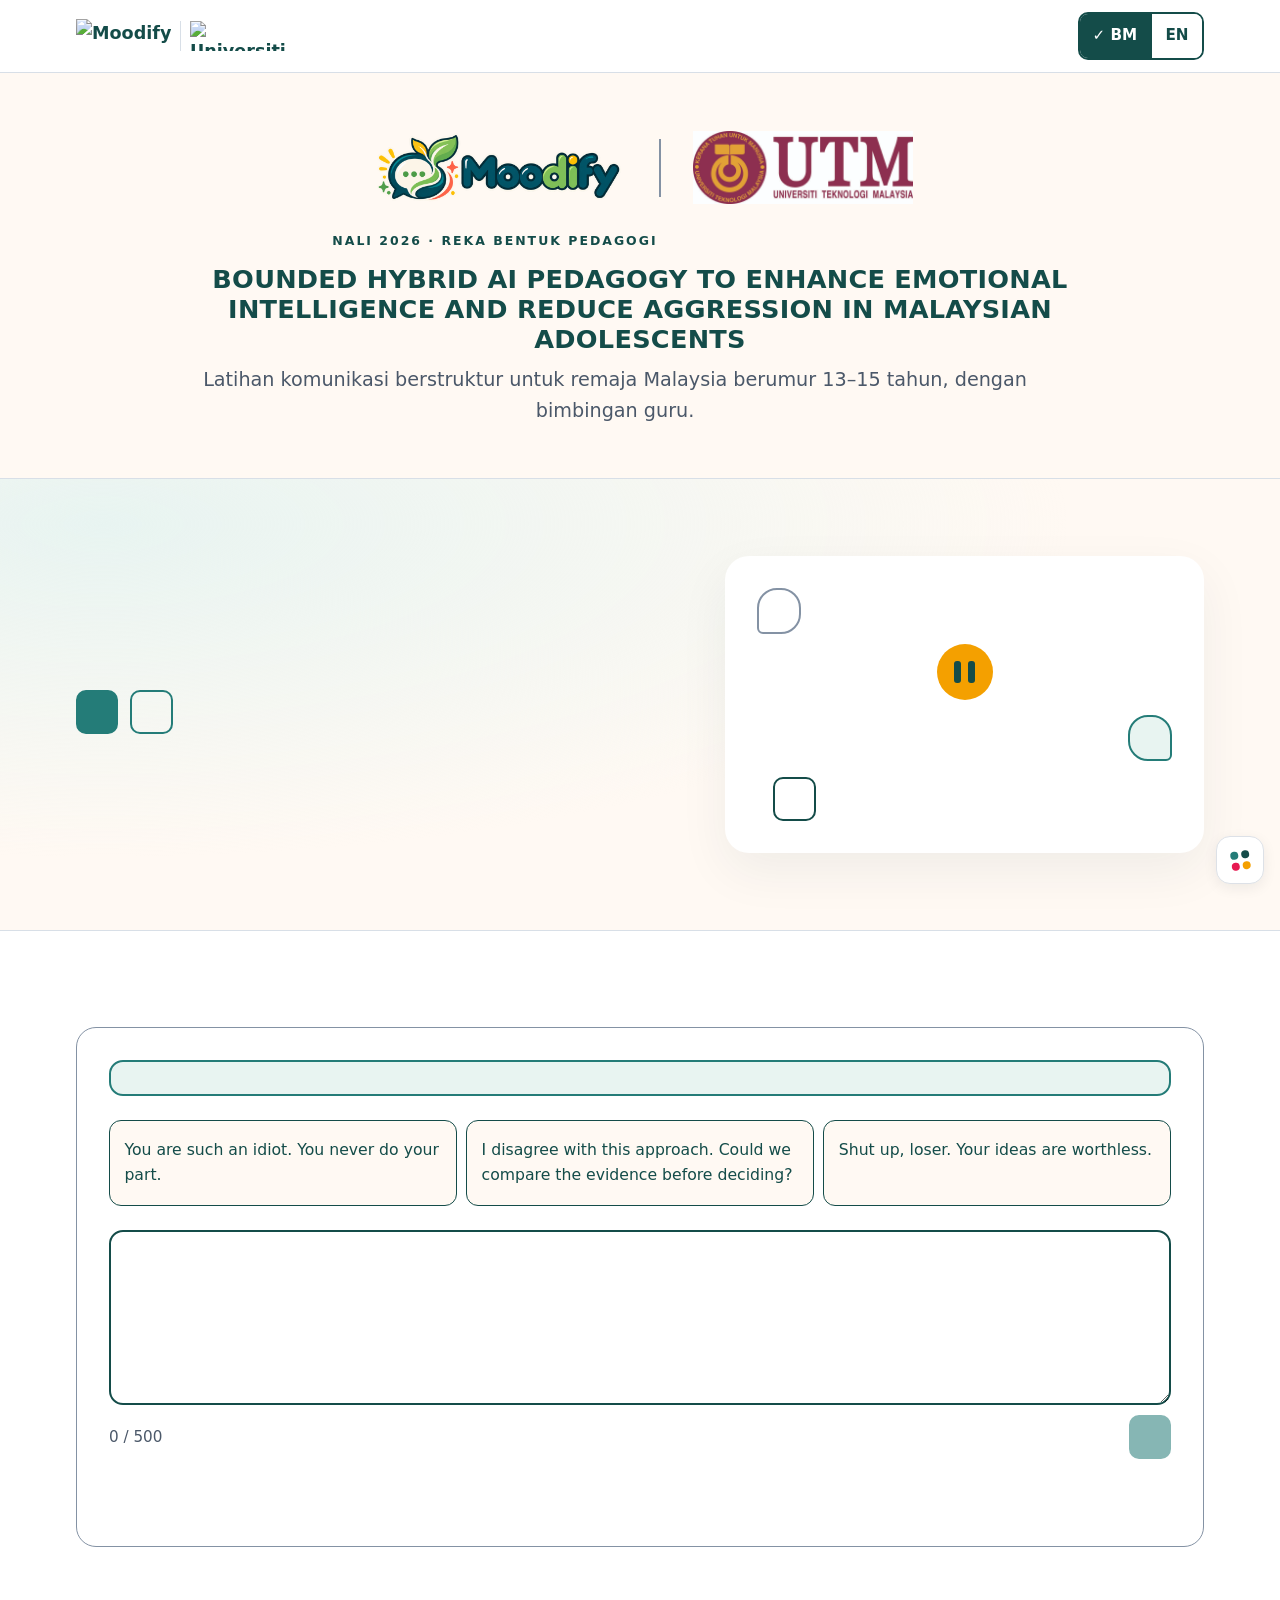
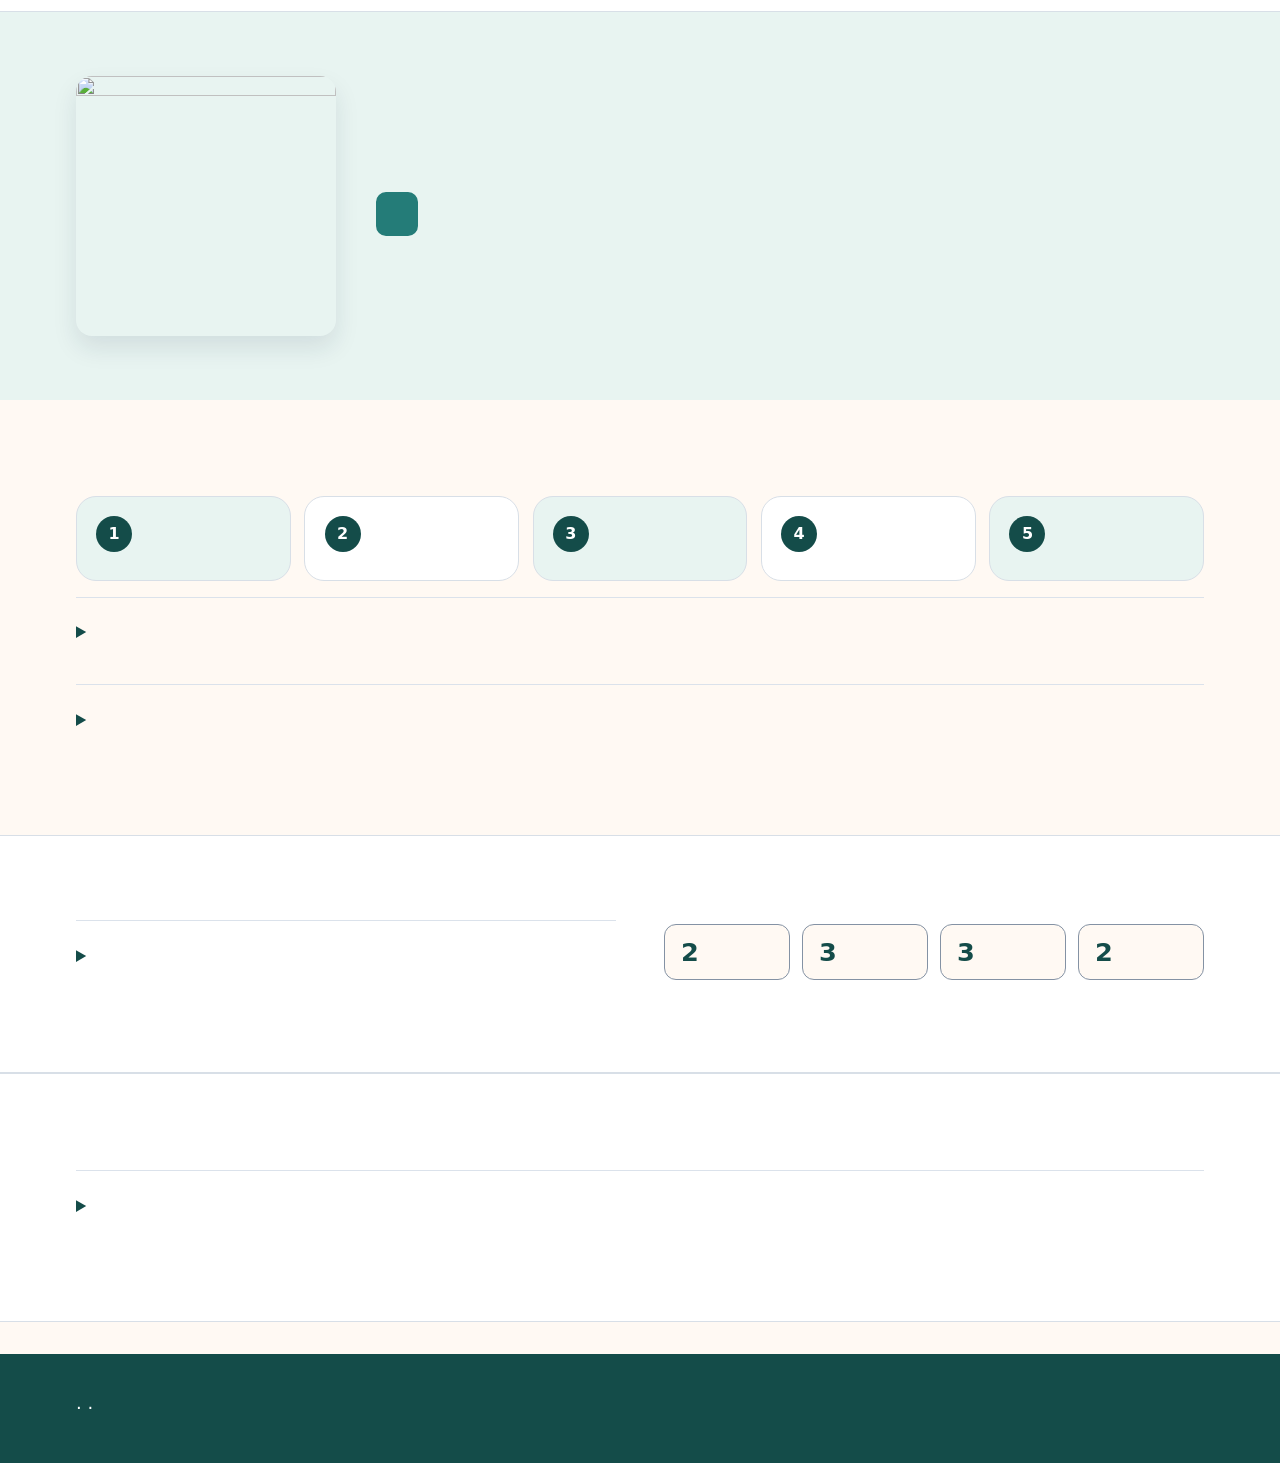
==== commit 52cb3cd4: "Add six swatch palettes in accessible popup panel" ====
--- a/docs/index.html
+++ b/docs/index.html
@@ -6,14 +6,14 @@
 <title>Moodify: berlatih menulis mesej dengan hormat</title>
 <meta name="description" content="Alat latihan komunikasi untuk remaja Malaysia berumur 13–15 tahun: semak draf mesej, renungkan bagaimana ia mungkin diterima, dan tulis semula dengan perkataan anda sendiri." data-i18n-attr="content:meta.desc">
 <link rel="stylesheet" href="assets/css/site.css?v=20261021-6">
-<link rel="stylesheet" href="assets/css/moodify.css?v=20261021-5">
+<link rel="stylesheet" href="assets/css/moodify.css?v=20261021-7">
 </head>
 <body class="moodify-home">
 <a class="skip-link" href="#try" data-i18n="skip"></a>
 
 <header class="site-header">
   <div class="container">
-    <a class="brand" href="#top"><img class="moodify-logo" src="assets/images/moodify-logo.png" alt="Moodify"><img class="utm-logo" src="assets/images/utm-logo.jpg" alt="Universiti Teknologi Malaysia"></a>
+    <a class="brand" href="#top"><img class="moodify-logo" src="assets/images/moodify-logo.svg" alt="Moodify"><img class="utm-logo" src="assets/images/utm-logo.svg" alt="Universiti Teknologi Malaysia"></a>
     <div class="lang-switch" role="group" data-i18n-attr="aria-label:lang.group" aria-label="Bahasa / Language">
       <button type="button" class="lang-btn" data-set-lang="ms" lang="ms" aria-label="Bahasa Melayu" aria-pressed="true"><span aria-hidden="true">BM</span></button>
       <button type="button" class="lang-btn" data-set-lang="en" lang="en" aria-label="English" aria-pressed="false"><span aria-hidden="true">EN</span></button>
@@ -360,7 +360,7 @@
 <script src="detector.js"></script>
 <script src="assets/js/i18n.js?v=20261021-4"></script>
 <script src="assets/js/lang.js"></script>
-<script src="assets/js/palette.js"></script>
+<script src="assets/js/palette.js?v=20261021-7"></script>
 <script src="assets/js/site.js"></script>
 </body>
 </html>
--- a/docs/assets/css/moodify.css
+++ b/docs/assets/css/moodify.css
@@ -0,0 +1,186 @@
+/* Moodify presentation and editorial layout only; interaction engine is unchanged. */
+@media (min-width: 760px) { .steps { grid-template-columns: repeat(2,minmax(0,1fr)); } }
+@media (min-width: 1200px) { .steps { grid-template-columns: repeat(5,minmax(0,1fr)); } }
+.flow { grid-template-columns: repeat(5,minmax(0,1fr)); gap: 14px; }
+.step { padding: 22px 16px; }
+.step b { font-size: 28px; overflow-wrap: anywhere; }
+.step span { font-size: 24px; }
+.slide .tagline { font-size: 30px; }
+.close { grid-template-columns: 1fr; }
+@media screen and (max-width: 700px) {
+  .deck { height: 100dvh; }
+  .viewport { overflow: hidden; display: block; }
+  .canvas { width: 100%; height: 100%; transform: none !important; }
+  .slide { width: 100%; height: 100%; min-height: 0; padding: 24px 20px 32px; overflow-x: hidden; overflow-y: auto; gap: 16px; }
+  .slide > * { flex-shrink: 0; }
+  .slide .num { position: static; align-self: flex-end; margin-top: auto; padding-top: 12px; }
+  .slide h1, html[lang="ms-MY"] .slide h1 { font-size: 36px; }
+  .slide h2, html[lang="ms-MY"] .slide h2 { font-size: 28px; margin-bottom: 0; }
+  .slide p, .slide li, .slide .tagline, .slide .foot, .slide .note, .slide .src { font-size: 18px !important; }
+  .slide .kicker { font-size: 13px !important; line-height: 1.4; }
+  .msg { width: 100%; font-size: 20px; padding: 16px; }
+  .msg small { font-size: 13px; }
+  .pause { margin: 0; }
+  .pause span.ic { width: 48px; height: 48px; }
+  .pause i { height: 22px; width: 7px; }
+  .scenes, .flow, .roles, .cmp, .arch, .evid, .strip, .two, .close { display: grid; grid-template-columns: 1fr; gap: 16px; margin: 0; }
+  .scene--main { grid-row: auto; }
+  .scene, .step, .role, .card, .zone, .nm, .strip div { padding: 16px; }
+  .step b, .scene h3, .role b, .two h3, .zone h3, .nm h3 { font-size: 20px; }
+  .step span, .role, .chip, .strip div { font-size: 18px; }
+  .chip small, .static, .gap, .card .gloss { font-size: 16px; }
+  .evid th, .evid td { font-size: 18px; padding: 12px; }
+  .evid td.n { font-size: 32px; padding: 12px; }
+  .strip b { font-size: 32px; }
+  .url { font-size: 18px; }
+  .controls { gap: 8px; padding: 10px; font-size: 14px; }
+  .controls button { min-width: 0; font-size: 14px; padding: 8px 10px; }
+  .controls .pos { min-width: 100px; }
+  .controls a { font-size: 14px; }
+}
+@media screen and (min-width: 701px) {
+  .slide:first-child { padding-block: 36px; }
+  .slide:first-child .kicker { font-size: 18px; line-height: 1.2; margin-bottom: 10px; }
+  .slide:first-child .tagline { font-size: 26px; margin: 10px 0 16px; }
+  .slide:first-child .msg { font-size: 28px; padding: 16px 24px; }
+  .slide:first-child .pause { margin: 8px 0; }
+  .slide:first-child .pause span.ic { width: 56px; height: 56px; }
+  .slide:first-child .foot { font-size: 20px; line-height: 1.3; padding-top: 12px; }
+}
+@media screen and (min-width: 701px) {
+  .slide:has(.arch) { padding-block: 36px; }
+  .slide:has(.arch) h2 { margin-bottom: 18px; }
+  .arch .zone { gap: 8px; padding: 14px 18px; }
+  .arch .chip { font-size: 24px; padding: 8px 14px; }
+  .arch .zone h3 { font-size: 24px; }
+  .arch .static { font-size: 19px; }
+  .slide:has(.arch) .note { font-size: 21px; }
+}
+@media screen and (max-width:700px) {
+  .evid { min-width: 0; }
+  .evid table { table-layout: fixed; }
+  .evid th, .evid td { padding: 8px; font-size: 16px; overflow-wrap: anywhere; }
+  .evid td.n { font-size: 26px; padding: 8px; }
+}
+/* Stable SVG metrics avoid wider fallback fonts crossing diagram boxes. */
+.diagram svg text { font-family: Arial, sans-serif; }
+
+/* Keep selected language readable when a touch browser retains hover. */
+.controls .lang-btn[aria-pressed="true"],
+.controls .lang-btn[aria-pressed="true"]:hover { background: #fff; color: #0E1B2E; }
+
+@media screen and (max-width: 700px) {
+  .evid th:first-child { width: 40%; }
+  .evid td.n { font-size: clamp(20px, 6.2vw, 26px); white-space: nowrap; overflow-wrap: normal; }
+}
+
+@media screen and (max-width: 360px) {
+  .evid th:not(:first-child) { font-size: 13px; white-space: nowrap; overflow-wrap: normal; }
+}
+
+
+/* Home page: short reading path, optional supporting detail. */
+.project-intro { padding: clamp(1.8rem, 4vw, 3.2rem) 1.5rem; background: var(--paper); border-bottom: 1px solid var(--border); }
+.project-intro__inner { width: min(1120px, 100%); margin: 0 auto; display: grid; justify-items: center; gap: 1.25rem; text-align: center; }
+.project-intro__logos { display: flex; align-items: center; justify-content: center; gap: clamp(1rem, 3vw, 2rem); }
+.project-intro__logos img:first-child { display: block; width: min(42vw, 260px); height: auto; }
+.project-intro__logos img:last-child { display: block; width: min(34vw, 220px); height: auto; }
+.project-intro__logos span { height: 58px; border-left: 2px solid var(--border-strong); }
+.project-intro__copy { max-width: 880px; }
+.project-intro__kicker { margin: 0 0 .8rem; color: var(--cobalt-dark); font-size: .78rem; font-weight: 800; letter-spacing: .16em; }
+.project-intro h1 { margin: 0 0 .7rem; color: var(--ink); font-size: clamp(1.05rem, 2vw, 1.7rem); line-height: 1.18; letter-spacing: .01em; }
+.project-intro__copy > p:last-child { margin: 0; color: var(--ink-soft); font-size: clamp(1rem, 1.6vw, 1.2rem); }
+@media (max-width: 700px) { .project-intro { padding: 1.5rem 1rem; } .project-intro__inner { gap: .9rem; } .project-intro__logos { gap: .7rem; } .project-intro__logos img:first-child { width: min(46vw, 210px); } .project-intro__logos img:last-child { width: min(36vw, 170px); } .project-intro__logos span { height: 40px; } .project-intro__kicker { font-size: .68rem; } .project-intro h1 { font-size: 1rem; } }
+.moodify-home .hero { background: radial-gradient(ellipse at 8% 10%, #e5f5ef 0, transparent 52%), #f7f8fc; padding-block: clamp(2.5rem, 6vw, 5rem); }
+.moodify-home .hero h1 { max-width: 12ch; font-size: clamp(2.6rem, 5.5vw, 4.7rem); line-height: 1.08; letter-spacing: -.045em; }
+.moodify-home .hero__lede { max-width: 42ch; font-size: 1.15rem; }
+.moodify-home .hero__context { max-width: 48ch; font-size: .85rem; }
+.moodify-home .exchange { box-shadow: 0 18px 50px #152b4610; border-radius: 24px; background: #fff; padding: clamp(1rem, 3vw, 2rem); }
+.moodify-home .section { padding-block: clamp(2.5rem, 5vw, 4rem); }
+.moodify-home .steps { gap: .85rem; }
+.moodify-home .steps li { padding: 1.2rem; border: 1px solid #dbe4e5; border-radius: 20px; background: #f0f7f3; }
+.moodify-home .steps li:nth-child(2n) { background: #eef0fc; }
+.moodify-home .steps h3 { font-size: 1.05rem; }
+.moodify-home .steps p { color: #425268; font-size: .95rem; }
+.moodify-home .read-more { margin-block: 1rem; border-top: 1px solid #dbe2eb; padding: 1rem 0; }
+.moodify-home .read-more > summary { cursor: pointer; font-weight: 700; color: #294b89; padding-block: .3rem; }
+.moodify-home .read-more[open] > summary { margin-bottom: 1rem; }
+.moodify-home .read-more h3:first-of-type { margin-top: 1rem !important; }
+.moodify-home .privacy-summary { max-width: 65ch; }
+@media (max-width: 759px) {
+ .moodify-home .steps { grid-template-columns: 1fr; }
+ .moodify-home .steps li { display: grid; grid-template-columns: 40px 1fr; column-gap: .75rem; }
+ .moodify-home .steps li::before { grid-row: 1 / 3; margin: 0; }
+ .moodify-home .steps p { grid-column: 2; }
+}
+
+.comic-entry { background: #fff4df; }
+.comic-entry__grid { display: grid; grid-template-columns: minmax(0,260px) minmax(0,1fr); align-items: center; gap: 2.5rem; }
+.comic-entry img { display: block; width: 100%; height: auto; border-radius: 16px; box-shadow: 0 12px 24px #152b461a; }
+.comic-entry h2 { max-width: 16ch; font-size: clamp(2rem, 4vw, 3rem); }
+.comic-page { background: #fffaf1; }
+.comic-page main { max-width: 1200px; padding-block: 2rem; }
+.comic-intro { max-width: 800px; margin-inline: auto; }
+.comic-intro h1 { font-size: clamp(2rem, 5vw, 3.5rem); }
+.comic-disclosure { font-size: .9rem; color: #4d5866; }
+.comic-art { margin: 2rem 0; }
+.comic-art img { display: block; width: 100%; height: auto; }
+.comic-art figcaption { margin-top: 1rem; font-size: .95rem; }
+.comic-page .read-more { padding: 1rem 0; border-top: 1px solid #d9dfe6; }
+.comic-page summary { cursor: pointer; font-weight: 700; }
+.comic-page details li { margin-block: .7rem; }
+.comic-end { margin-block: 2rem; }
+@media (max-width: 600px) { .comic-entry__grid { grid-template-columns: 110px minmax(0,1fr); gap: 1rem; } .comic-entry h2 { font-size: 1.55rem; } .comic-entry .btn { padding: .6rem .9rem; } }
+
+/* Selected palette A: teal, peach and warm paper. */
+:root {
+ --paper: #FFF9F3; --surface: #FFFFFF; --ink: #17343B; --ink-soft: #435D62;
+ --cobalt: #087F8C; --cobalt-dark: #066570; --lagoon: #066570;
+ --apricot: #FFD3B6; --apricot-ink: #673C27;
+ --border: #CBDDDC; --border-strong: #829F9F; --control: #58777B; --focus: #066570;
+ --ok-bg: #E5F3EE; --ok-border: #087F8C; --ok-ink: #17574E;
+ --info-bg: #E8F4F4; --info-border: #087F8C; --info-ink: #17515A;
+}
+.moodify-home .hero { background: radial-gradient(ellipse at 8% 10%, #e2f2ed 0, transparent 58%), #FFF9F3; }
+.moodify-home .steps li { background: #e8f4f1; border-color: #cbded9; }
+.moodify-home .steps li:nth-child(2n) { background: #fff0e4; }
+.moodify-home .steps p { color: var(--ink-soft); }
+.moodify-home .read-more > summary { color: #066570; }
+.comic-entry { background: #FFD3B6; }
+.comic-page { background: #FFF9F3; }
+.comic-disclosure { color: var(--ink-soft); }
+.deck .controls { background: #17343B; }
+.deck .controls button, .deck .lang-switch, .deck .lang-btn + .lang-btn { border-color: #91CFCC; }
+.deck .controls button:hover:not(:disabled), .deck .lang-btn:hover { background: #215660; }
+.deck .controls .lang-btn[aria-pressed="true"], .deck .controls .lang-btn[aria-pressed="true"]:hover { background: #FFD3B6; color: #17343B; }
+.deck .zone--ext h3, .deck .gap { color: #17515A; }
+
+.brand { display: inline-flex; align-items: center; gap: .55rem; }
+.moodify-logo { width: auto; height: 34px; max-width: 145px; object-fit: contain; }
+.utm-logo { width: auto; height: 30px; max-width: 108px; object-fit: contain; border-left: 1px solid var(--border); padding-left: .55rem; }
+@media (max-width: 600px) { .moodify-logo { height: 27px; max-width: 116px; } .utm-logo { height: 24px; max-width: 82px; padding-left: .35rem; } .brand { gap: .35rem; } }
+
+
+/* Swatch palette panel, shared by the site, comic and slides. */
+.palette-picker { position: fixed; z-index: 60; right: 1rem; bottom: 1rem; font-family: var(--body, system-ui, sans-serif); }
+.palette-toggle { display: grid; place-items: center; width: 48px; height: 48px; padding: 12px; border: 1px solid #DDE1E7; border-radius: 14px; background: #FFF; box-shadow: 0 4px 14px #101A2E12; cursor: pointer; }
+.palette-toggle__icon { display: grid; grid-template-columns: repeat(2, 8px); gap: 3px; transform: rotate(-8deg); }
+.palette-toggle__icon i { width: 8px; height: 8px; border-radius: 50%; }
+.palette-panel { position: absolute; right: 0; bottom: 60px; width: min(350px, calc(100vw - 32px)); padding: 18px; border: 1px solid #DDE1E7; border-radius: 22px; background: #FFF; box-shadow: 0 18px 50px #101A2E20; max-height: calc(100dvh - 100px); overflow-y: auto; color: #101827; }
+.palette-panel[hidden] { display: none; }
+.palette-panel h2 { margin: 3px 0 17px 3px; font: 800 15px/1.4 system-ui, sans-serif; letter-spacing: .1em; color: #344256; }
+.palette-option { display: flex; width: 100%; align-items: center; gap: 15px; padding: 12px 10px; border: 1.5px solid transparent; border-radius: 14px; background: transparent; color: #101827; text-align: left; font: 750 18px/1.35 system-ui, sans-serif; cursor: pointer; }
+.palette-option:hover { background: #F5F6F8; }
+.palette-option[aria-pressed="true"] { border-color: #344256; background: #ECEEF1; }
+.palette-swatch { display: flex; flex: 0 0 78px; width: 78px; height: 34px; overflow: hidden; border-radius: 10px; }
+.palette-swatch i { flex: 1; height: 100%; }
+.palette-toggle:focus-visible, .palette-option:focus-visible { outline: 3px solid #2584BC; outline-offset: 3px; }
+html[data-palette] .moodify-home .hero { background: radial-gradient(ellipse at 8% 10%, var(--palette-soft), transparent 58%), var(--paper); }
+html[data-palette] .moodify-home .steps li { background: var(--palette-soft); border-color: var(--border); }
+html[data-palette] .moodify-home .steps li:nth-child(2n) { background: var(--surface); }
+html[data-palette] .moodify-home .read-more > summary { color: var(--cobalt-dark); }
+html[data-palette] .comic-entry { background: var(--palette-soft); }
+html[data-palette] .comic-page { background: var(--paper); }
+html[data-palette] .deck .controls { background: var(--ink); }
+html[data-palette] .deck .controls .lang-btn[aria-pressed="true"] { background: var(--apricot); color: var(--ink); }
+@media (max-width: 600px) { .palette-picker { right: .75rem; bottom: .75rem; } .palette-panel { padding: 14px; } .palette-option { font-size: 16px; min-height: 58px; } }
